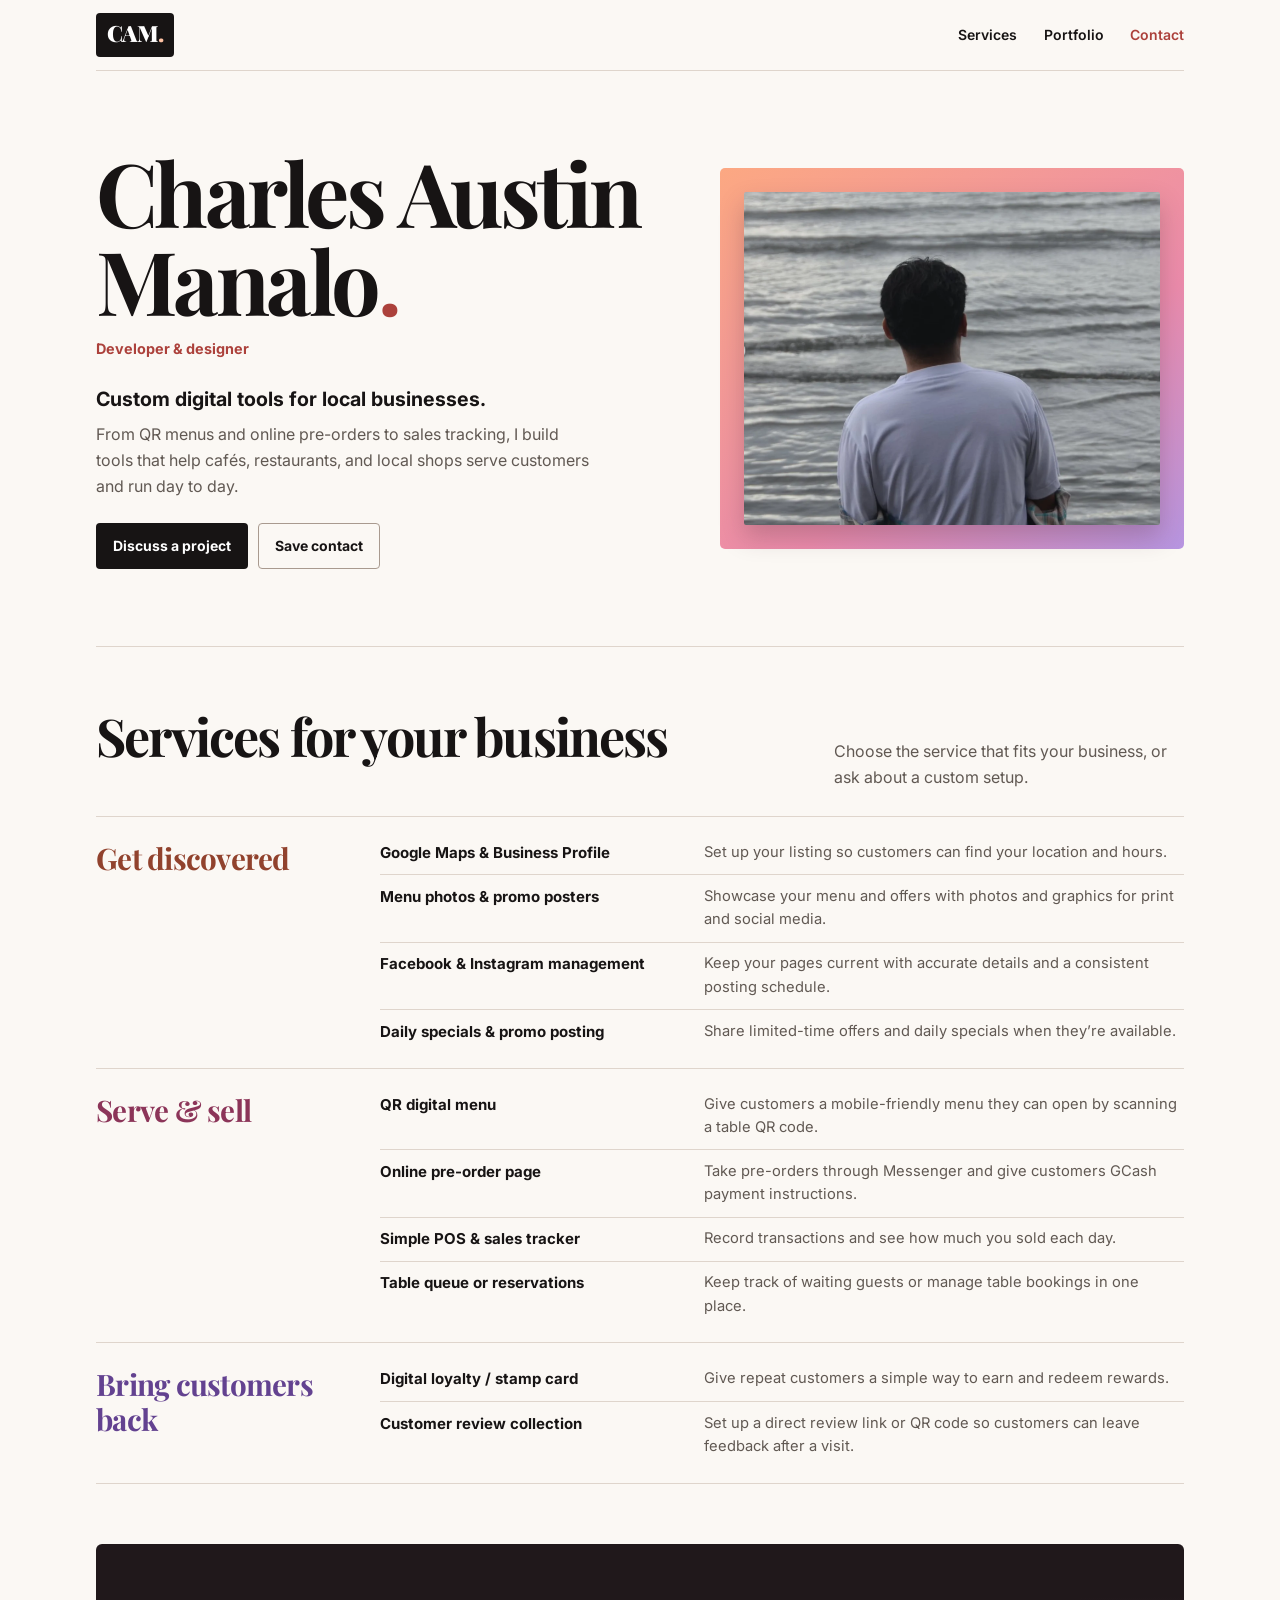
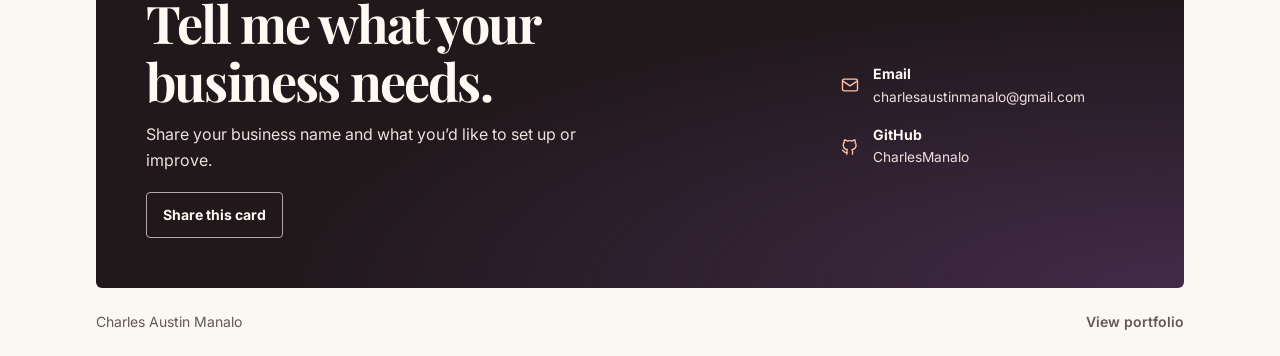
==== digital-card/index.html @ 055f0ad6 "Publish mobile digital business card" ====
<!doctype html>
<html lang="en">
<head>
  <meta charset="utf-8">
  <meta name="viewport" content="width=device-width, initial-scale=1">
  <meta name="theme-color" content="#fbf8f4">
  <meta name="description" content="Charles Austin Manalo builds custom digital menus, ordering pages, sales trackers, and other tools for cafés, restaurants, and local shops.">
  <title>Charles Austin Manalo | Digital Business Card</title>
  <link rel="preconnect" href="https://fonts.googleapis.com">
  <link rel="preconnect" href="https://fonts.gstatic.com" crossorigin>
  <link href="https://fonts.googleapis.com/css2?family=Inter:wght@400;500;600;700&family=Playfair+Display:ital,wght@0,700;0,900;1,700&display=swap" rel="stylesheet">
  <link rel="stylesheet" href="card.css">
  <script src="card.js" defer></script>
</head>
<body>
  <a class="skip" href="#main">Skip to content</a>
  <header class="masthead frame">
    <a class="wordmark" href="#main" aria-label="Charles Austin Manalo, home">CAM<span class="period">.</span></a>
    <nav aria-label="Card navigation">
      <a href="#services">Services</a>
      <a href="https://charlesmanalo.github.io/Portfolio/">Portfolio</a>
      <a class="nav-contact" href="#contact">Contact</a>
    </nav>
  </header>
  <main id="main" class="frame" tabindex="-1">
    <section class="hero" aria-labelledby="name">
      <div class="intro">
        <div class="identity">
          <h1 id="name">Charles Austin <span>Manalo<span class="period">.</span></span></h1>
          <p class="role">Developer &amp; designer</p>
        </div>
        <div class="intro-details">
          <p class="offer">Custom digital tools for local businesses.</p>
          <p class="lede">From QR menus and online pre-orders to sales tracking, I build tools that help cafés, restaurants, and local shops serve customers and run day to day.</p>
          <div class="actions">
            <a class="button primary" href="#contact">Discuss a project</a>
            <a class="button secondary" href="charles-austin-manalo.vcf" download>Save contact</a>
          </div>
        </div>
      </div>
      <div class="portrait-mat">
        <img src="portrait.png" width="759" height="747" alt="Charles Austin Manalo looking out over the water" fetchpriority="high">
      </div>
    </section>

    <section id="services" class="services" aria-labelledby="service-title">
      <div class="section-heading">
        <h2 id="service-title">Services for your business</h2>
        <p>Choose the service that fits your business, or ask about a custom setup.</p>
      </div>
      <div class="service-list">
        <article class="service-group discovery">
          <h3>Get discovered</h3>
          <dl>
            <div><dt>Google Maps &amp; Business Profile</dt><dd>Set up your listing so customers can find your location and hours.</dd></div>
            <div><dt>Menu photos &amp; promo posters</dt><dd>Showcase your menu and offers with photos and graphics for print and social media.</dd></div>
            <div><dt>Facebook &amp; Instagram management</dt><dd>Keep your pages current with accurate details and a consistent posting schedule.</dd></div>
            <div><dt>Daily specials &amp; promo posting</dt><dd>Share limited-time offers and daily specials when they’re available.</dd></div>
          </dl>
        </article>
        <article class="service-group operations">
          <h3>Serve &amp; sell</h3>
          <dl>
            <div><dt>QR digital menu</dt><dd>Give customers a mobile-friendly menu they can open by scanning a table QR code.</dd></div>
            <div><dt>Online pre-order page</dt><dd>Take pre-orders through Messenger and give customers GCash payment instructions.</dd></div>
            <div><dt>Simple POS &amp; sales tracker</dt><dd>Record transactions and see how much you sold each day.</dd></div>
            <div><dt>Table queue or reservations</dt><dd>Keep track of waiting guests or manage table bookings in one place.</dd></div>
          </dl>
        </article>
        <article class="service-group retention">
          <h3>Bring customers back</h3>
          <dl>
            <div><dt>Digital loyalty / stamp card</dt><dd>Give repeat customers a simple way to earn and redeem rewards.</dd></div>
            <div><dt>Customer review collection</dt><dd>Set up a direct review link or QR code so customers can leave feedback after a visit.</dd></div>
          </dl>
        </article>
      </div>
    </section>

    <section id="contact" class="contact" aria-labelledby="contact-title">
      <div>
        <h2 id="contact-title">Tell me what your business needs.</h2>
        <p>Share your business name and what you’d like to set up or improve.</p>
        <button class="button share contact-actions" id="share-card" type="button" aria-expanded="false" aria-controls="share-panel" hidden>Share this card</button>
      </div>
      <ul class="contact-links" aria-label="Contact and social links">
        <li>
          <a href="mailto:charlesaustinmanalo@gmail.com?subject=Business%20project%20inquiry">
            <svg viewBox="0 0 24 24" aria-hidden="true" focusable="false"><rect x="3" y="5" width="18" height="14" rx="2"/><path d="m3 7 9 6 9-6"/></svg>
            <span><strong>Email</strong><span>charlesaustinmanalo@gmail.com</span></span>
          </a>
        </li>
        <li>
          <a href="https://github.com/CharlesManalo">
            <svg viewBox="0 0 24 24" aria-hidden="true" focusable="false"><path d="M9 20c-4 1-4-2-6-3m12 5v-3.6c0-1-.3-1.6-.7-2 2.4-.3 5-1.2 5-5.5 0-1.2-.5-2.2-1.2-3 .1-.3.5-1.5-.2-3.1 0 0-1-.3-3.3 1.2a12 12 0 0 0-6 0C6.3 4.5 5.3 4.8 5.3 4.8c-.7 1.6-.3 2.8-.2 3.1a4.3 4.3 0 0 0-1.2 3c0 4.3 2.6 5.2 5 5.5-.4.4-.7 1-.7 2V22"/></svg>
            <span><strong>GitHub</strong><span>CharlesManalo</span></span>
          </a>
        </li>
      </ul>
      <div class="share-panel" id="share-panel" hidden>
        <label for="card-url">Card link</label>
        <div class="share-controls">
          <input id="card-url" type="url" readonly>
          <button class="button contact-email" id="copy-link" type="button">Copy link</button>
        </div>
        <p id="copy-status" role="status"></p>
      </div>
    </section>
  </main>
  <footer class="frame footer">
    <span>Charles Austin Manalo</span>
    <a href="https://charlesmanalo.github.io/Portfolio/">View portfolio</a>
  </footer>
</body>
</html>
---- digital-card/card.css ----
:root {
  color-scheme: light;
  --ink: #171414;
  --muted: #615953;
  --paper: #fbf8f4;
  --line: #dfd5cc;
  --accent: #ac413b;
  --peach: #ffc2a4;
  --focus: #7c3aed;
  --serif: "Playfair Display", Georgia, serif;
  --sans: Inter, system-ui, sans-serif;
}

*, *::before, *::after { box-sizing: border-box; }
html { scroll-behavior: smooth; }
body { margin: 0; background: var(--paper); color: var(--ink); font: 1rem/1.6 var(--sans); }
::selection { background: #f3c7db; color: var(--ink); }
[hidden] { display: none !important; }
a { color: inherit; text-underline-offset: .23em; }
button, input { font: inherit; }
button { cursor: pointer; }
:focus-visible { outline: 3px solid var(--focus); outline-offset: 4px; }

.frame { width: min(1088px, calc(100% - clamp(36px, 8vw, 96px))); margin-inline: auto; }

.skip {
  position: fixed;
  z-index: 2;
  inset: .5rem auto auto 1rem;
  padding: .6rem 1rem;
  background: white;
  transform: translateY(calc(-100% - 1rem));
}
.skip:focus { transform: translateY(0); }

.masthead {
  display: flex;
  flex-wrap: wrap;
  justify-content: space-between;
  align-items: center;
  gap: .25rem 1rem;
  padding-block: 13px;
  border-bottom: 1px solid var(--line);
}
.wordmark {
  display: inline-flex;
  align-items: center;
  min-height: 44px;
  padding: 0 11px 3px;
  border-radius: 4px;
  background: var(--ink);
  color: white;
  font: 900 1.4rem/1 var(--serif);
  letter-spacing: -.04em;
  text-decoration: none;
}
.period { color: var(--accent); }
.wordmark .period { color: var(--peach); }
nav { display: flex; flex-wrap: wrap; gap: 0 clamp(.65rem, 2.4vw, 1.65rem); }
nav a, .footer a {
  display: inline-flex;
  align-items: center;
  min-height: 44px;
  font-size: .875rem;
  font-weight: 600;
  text-decoration: none;
}
nav a:hover, .footer a:hover { text-decoration: underline; }
.nav-contact { color: var(--accent); }

h1, h2, h3, p { margin: 0; }
h1, h2, h3 { font-family: var(--serif); }
h1 {
  font-size: clamp(3.25rem, 7.1vw, 5.5rem);
  line-height: 1;
  letter-spacing: -.04em;
  text-wrap: balance;
}
h1 > span { display: block; }
h2 {
  font-size: clamp(2rem, 4.4vw, 3.25rem);
  line-height: 1.12;
  letter-spacing: -.035em;
  text-wrap: balance;
}
h3 {
  font-size: clamp(1.45rem, 2.5vw, 1.85rem);
  line-height: 1.18;
  letter-spacing: -.025em;
}

.hero {
  display: grid;
  grid-template-columns: minmax(0, 1.2fr) minmax(0, 1fr);
  align-items: center;
  gap: clamp(28px, 5.2vw, 72px);
  padding-block: clamp(40px, 6vw, 80px);
}
.role { margin-top: .8rem; color: var(--accent); font-size: .9rem; font-weight: 700; }
.offer { margin-top: 1.5rem; font-size: clamp(1.05rem, 2vw, 1.23rem); font-weight: 700; }
.lede { max-width: 50ch; margin-top: .45rem; color: var(--muted); }
.actions { display: flex; flex-wrap: wrap; gap: .625rem; margin-top: 1.5rem; }

.button {
  min-height: 46px;
  display: inline-flex;
  align-items: center;
  justify-content: center;
  padding: .6rem 1rem;
  border: 1px solid transparent;
  border-radius: 4px;
  font-size: .875rem;
  font-weight: 700;
  text-decoration: none;
  text-align: center;
  transition: background-color .16s, border-color .16s;
}
.primary { background: var(--ink); color: white; }
.primary:hover { background: #3d2929; }
.secondary { border-color: #a99a8f; background: transparent; }
.secondary:hover { background: #f2e9e1; }
.button:active { filter: brightness(.92); }

.portrait-mat {
  padding: clamp(12px, 2vw, 24px);
  border-radius: 5px;
  background: linear-gradient(145deg, #fca882, #eb8bab 62%, #b695e1);
}
.portrait-mat img {
  display: block;
  width: 100%;
  height: auto;
  aspect-ratio: 5 / 4;
  object-fit: cover;
  object-position: center 48%;
  border-radius: 2px;
  box-shadow: 0 12px 24px #442a3840;
}

.services, .contact { scroll-margin-top: 1rem; }
.services { padding-block: clamp(32px, 5vw, 60px); border-top: 1px solid var(--line); }
.section-heading {
  display: flex;
  flex-wrap: wrap;
  align-items: baseline;
  justify-content: space-between;
  gap: .75rem 2rem;
  margin-bottom: 1.6rem;
}
.section-heading > p { max-width: 35ch; color: var(--muted); }

.service-group {
  display: grid;
  grid-template-columns: minmax(150px, 1fr) minmax(0, 3.4fr);
  gap: .85rem clamp(18px, 3.8vw, 48px);
  padding-block: 1.5rem;
  border-top: 1px solid var(--line);
}
.service-group:last-child { border-bottom: 1px solid var(--line); }
.service-group h3 { color: var(--group-ink); }
.discovery { --group-ink: #91422d; }
.operations { --group-ink: #8c3559; }
.retention { --group-ink: #634290; }

.service-group dl { margin: 0; }
.service-group dl > div {
  display: grid;
  grid-template-columns: minmax(0, 1fr) minmax(0, 1.6fr);
  gap: .2rem 1.5rem;
  padding-block: .6rem;
  border-bottom: 1px solid var(--line);
}
.service-group dl > div:first-child { padding-top: 0; }
.service-group dl > div:last-child { padding-bottom: 0; border-bottom: 0; }
dt { font-size: .94rem; font-weight: 700; }
dd { margin: 0; color: var(--muted); font-size: .92rem; }

.contact {
  display: grid;
  grid-template-columns: minmax(0, 1fr) minmax(0, 19rem);
  align-items: center;
  gap: 1.25rem 2rem;
  padding: clamp(23px, 5vw, 50px);
  border-radius: 6px;
  background: radial-gradient(ellipse at bottom right, #422b49, transparent 60%), #20181b;
  color: #fff9f3;
  --focus: #f9c0ff;
}
.contact h2 { max-width: 21ch; }
.contact h2 + p { max-width: 48ch; margin-top: .75rem; color: #eee0dd; }
.contact-actions { margin-top: 1.15rem; }
.contact-links { display: grid; gap: .25rem; margin: 0; padding: 0; list-style: none; }
.contact-links a {
  display: flex;
  align-items: center;
  gap: .8rem;
  min-height: 48px;
  padding: .38rem .65rem;
  border-radius: 4px;
  text-decoration: none;
}
.contact-links a:hover { background: #ffffff1f; }
.contact-links a > span { min-width: 0; }
.contact-links strong, .contact-links strong + span { display: block; }
.contact-links strong { font-size: .88rem; }
.contact-links strong + span { color: #eee0dd; font-size: .86rem; overflow-wrap: anywhere; }
.contact-links svg {
  flex: 0 0 20px;
  width: 20px;
  height: 20px;
  fill: none;
  stroke: var(--peach);
  stroke-width: 1.65;
  stroke-linecap: round;
  stroke-linejoin: round;
}
.contact-email { background: var(--peach); color: #211715; }
.contact-email:hover { background: #ffdbc7; }
.share { border-color: #b8a4ac; background: transparent; color: inherit; }
.share:hover, .share[aria-expanded="true"] { background: #ffffff1f; }
.share-panel { grid-column: 1 / -1; max-width: 32rem; }
.share-panel label { display: block; margin-bottom: .35rem; font-weight: 600; }
.share-controls { display: flex; flex-wrap: wrap; gap: .625rem; }
.share-controls input {
  flex: 1 1 12rem;
  min-width: 0;
  min-height: 46px;
  padding: .5rem .75rem;
  border: 1px solid #b8a4ac;
  border-radius: 4px;
  background: #fff9f3;
  color: var(--ink);
}
#copy-status { margin-top: .4rem; color: #eee0dd; font-size: .88rem; }
#copy-status:empty { margin: 0; }

.footer {
  display: flex;
  flex-wrap: wrap;
  justify-content: space-between;
  align-items: center;
  gap: 0 1rem;
  padding-block: 12px;
  color: var(--muted);
  font-size: .875rem;
}

@media (max-width: 800px) {
  .hero { grid-template-columns: 1fr; }
  h1 { font-size: clamp(2.55rem, 10.8vw, 5.2rem); }
  .portrait-mat { width: min(100%, 34rem); }
  .contact { grid-template-columns: 1fr; }
}
@media (max-width: 600px) {
  .frame { width: calc(100% - 2rem); }
  .masthead { column-gap: .5rem; padding-block: .5rem; }
  nav { gap: 0 .125rem; }
  nav a { padding-inline: .45rem; }

  .hero {
    grid-template-areas: "identity portrait" "details details";
    grid-template-columns: minmax(0, 1fr) clamp(4.5rem, 24vw, 8rem);
    gap: 1.15rem .75rem;
    padding-block: 1.75rem 2rem;
  }
  .intro { display: contents; }
  .identity { grid-area: identity; min-width: 0; }
  .intro-details { grid-area: details; min-width: 0; }
  h1 { font-size: clamp(1.9rem, 7.8vw, 3.2rem); overflow-wrap: anywhere; }
  .role { margin-top: .45rem; }
  .portrait-mat { grid-area: portrait; width: 100%; padding: .25rem; }
  .portrait-mat img { aspect-ratio: 1; box-shadow: none; }
  .offer { margin-top: 0; }
  .actions {
    display: grid;
    grid-template-columns: repeat(auto-fit, minmax(min(100%, 8.25rem), 1fr));
    gap: .5rem;
    margin-top: 1.1rem;
  }
  .button { min-height: 48px; padding-inline: .55rem; overflow-wrap: anywhere; }

  .section-heading { margin-bottom: 1.15rem; }
  .service-group, .service-group dl > div { grid-template-columns: minmax(0, 1fr); }
  .service-group { gap: .85rem; padding-block: 1.15rem; }
  .service-group dl > div { padding-block: .75rem; }
  dt, dd { font-size: 1rem; }
  .contact { padding: 1rem; }
  .contact-links { gap: 0; }
  .contact-links li + li { border-top: 1px solid #ffffff35; }
  .contact-links a { min-height: 54px; padding-inline: .4rem; }
  .contact-links strong + span { font-size: .9375rem; }
  .share-controls { display: grid; grid-template-columns: minmax(0, 1fr); }
  .share-controls input { width: 100%; font-size: 1rem; }
}
@media (prefers-reduced-motion: reduce) {
  html { scroll-behavior: auto; }
  .button { transition: none; }
}
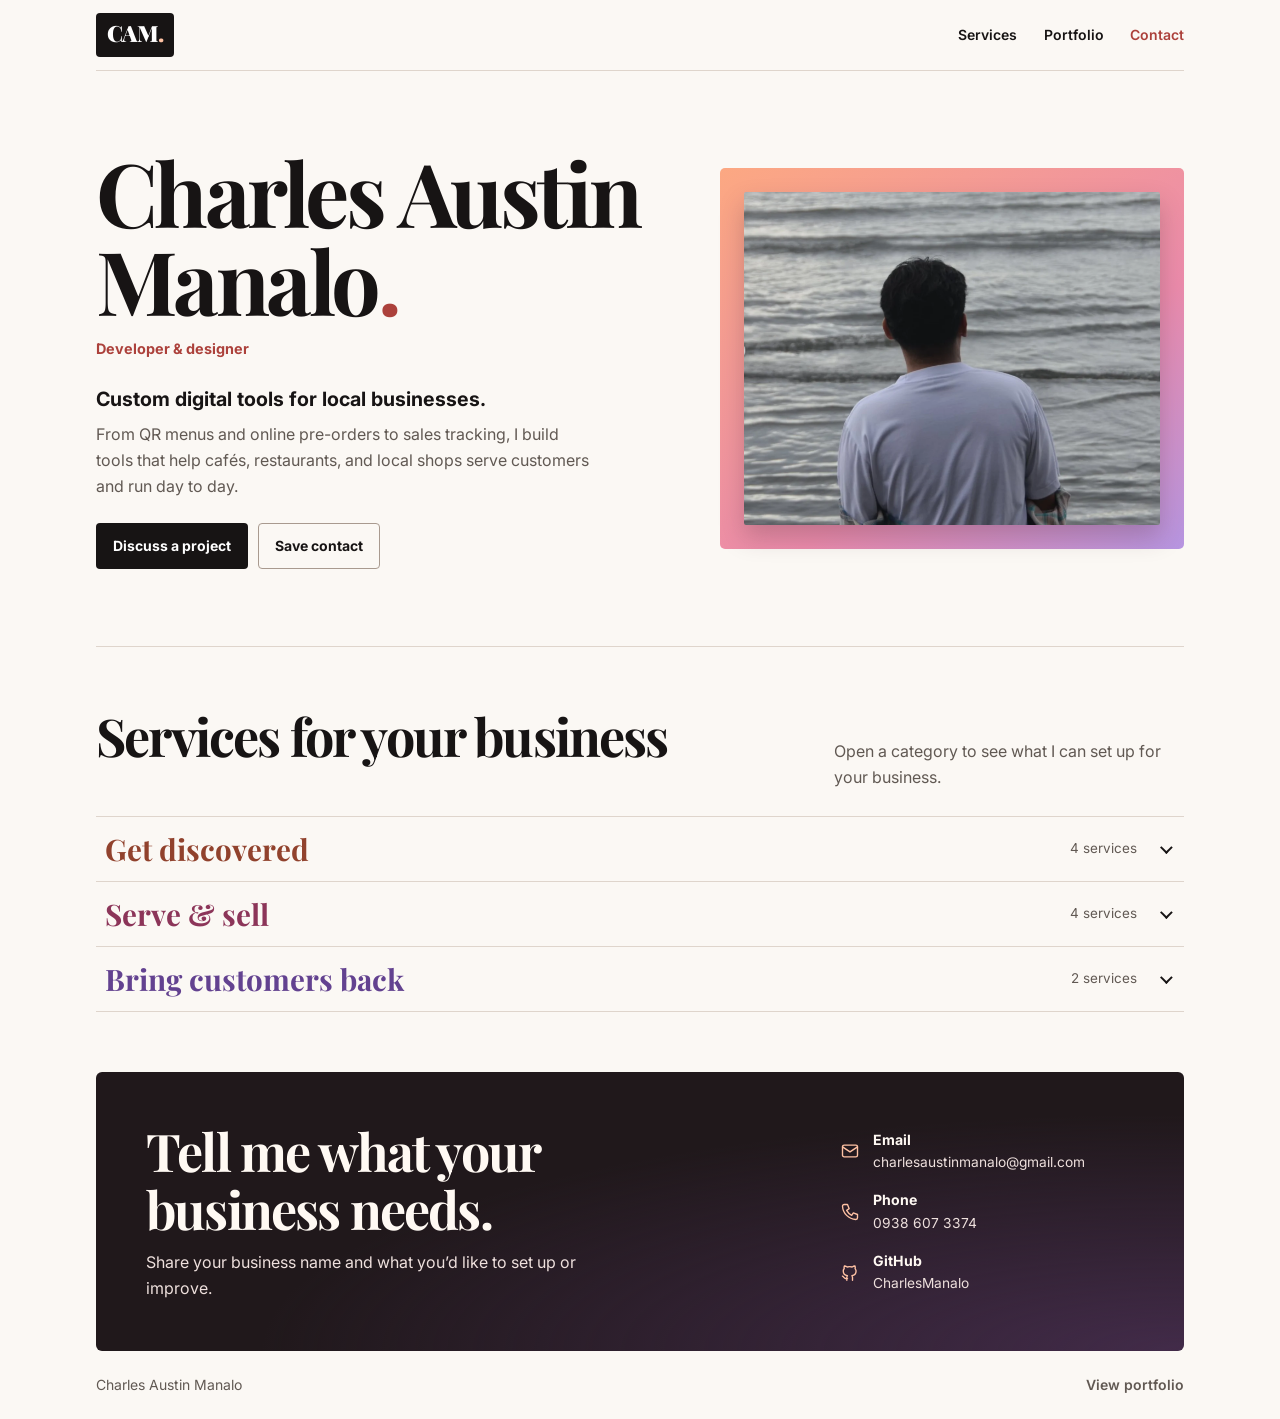
==== commit 4b79214a: "Simplify business card services and contact" ====
--- a/digital-card/index.html
+++ b/digital-card/index.html
@@ -10,7 +10,6 @@
   <link rel="preconnect" href="https://fonts.gstatic.com" crossorigin>
   <link href="https://fonts.googleapis.com/css2?family=Inter:wght@400;500;600;700&family=Playfair+Display:ital,wght@0,700;0,900;1,700&display=swap" rel="stylesheet">
   <link rel="stylesheet" href="card.css">
-  <script src="card.js" defer></script>
 </head>
 <body>
   <a class="skip" href="#main">Skip to content</a>
@@ -46,34 +45,43 @@
     <section id="services" class="services" aria-labelledby="service-title">
       <div class="section-heading">
         <h2 id="service-title">Services for your business</h2>
-        <p>Choose the service that fits your business, or ask about a custom setup.</p>
+        <p>Open a category to see what I can set up for your business.</p>
       </div>
       <div class="service-list">
-        <article class="service-group discovery">
-          <h3>Get discovered</h3>
+        <details class="service-group discovery" name="services">
+          <summary>
+            <span class="service-heading">Get discovered</span>
+            <span class="service-count">4 services</span>
+          </summary>
           <dl>
             <div><dt>Google Maps &amp; Business Profile</dt><dd>Set up your listing so customers can find your location and hours.</dd></div>
             <div><dt>Menu photos &amp; promo posters</dt><dd>Showcase your menu and offers with photos and graphics for print and social media.</dd></div>
             <div><dt>Facebook &amp; Instagram management</dt><dd>Keep your pages current with accurate details and a consistent posting schedule.</dd></div>
             <div><dt>Daily specials &amp; promo posting</dt><dd>Share limited-time offers and daily specials when they’re available.</dd></div>
           </dl>
-        </article>
-        <article class="service-group operations">
-          <h3>Serve &amp; sell</h3>
+        </details>
+        <details class="service-group operations" name="services">
+          <summary>
+            <span class="service-heading">Serve &amp; sell</span>
+            <span class="service-count">4 services</span>
+          </summary>
           <dl>
             <div><dt>QR digital menu</dt><dd>Give customers a mobile-friendly menu they can open by scanning a table QR code.</dd></div>
             <div><dt>Online pre-order page</dt><dd>Take pre-orders through Messenger and give customers GCash payment instructions.</dd></div>
             <div><dt>Simple POS &amp; sales tracker</dt><dd>Record transactions and see how much you sold each day.</dd></div>
             <div><dt>Table queue or reservations</dt><dd>Keep track of waiting guests or manage table bookings in one place.</dd></div>
           </dl>
-        </article>
-        <article class="service-group retention">
-          <h3>Bring customers back</h3>
+        </details>
+        <details class="service-group retention" name="services">
+          <summary>
+            <span class="service-heading">Bring customers back</span>
+            <span class="service-count">2 services</span>
+          </summary>
           <dl>
             <div><dt>Digital loyalty / stamp card</dt><dd>Give repeat customers a simple way to earn and redeem rewards.</dd></div>
             <div><dt>Customer review collection</dt><dd>Set up a direct review link or QR code so customers can leave feedback after a visit.</dd></div>
           </dl>
-        </article>
+        </details>
       </div>
     </section>
 
@@ -81,7 +89,6 @@
       <div>
         <h2 id="contact-title">Tell me what your business needs.</h2>
         <p>Share your business name and what you’d like to set up or improve.</p>
-        <button class="button share contact-actions" id="share-card" type="button" aria-expanded="false" aria-controls="share-panel" hidden>Share this card</button>
       </div>
       <ul class="contact-links" aria-label="Contact and social links">
         <li>
@@ -91,20 +98,18 @@
           </a>
         </li>
         <li>
+          <a href="tel:+639386073374">
+            <svg viewBox="0 0 24 24" aria-hidden="true" focusable="false"><path d="M5 3h4l2 5-3 2a14 14 0 0 0 6 6l2-3 5 2v4a2 2 0 0 1-2 2A17 17 0 0 1 3 5a2 2 0 0 1 2-2Z"/></svg>
+            <span><strong>Phone</strong><span>0938 607 3374</span></span>
+          </a>
+        </li>
+        <li>
           <a href="https://github.com/CharlesManalo">
             <svg viewBox="0 0 24 24" aria-hidden="true" focusable="false"><path d="M9 20c-4 1-4-2-6-3m12 5v-3.6c0-1-.3-1.6-.7-2 2.4-.3 5-1.2 5-5.5 0-1.2-.5-2.2-1.2-3 .1-.3.5-1.5-.2-3.1 0 0-1-.3-3.3 1.2a12 12 0 0 0-6 0C6.3 4.5 5.3 4.8 5.3 4.8c-.7 1.6-.3 2.8-.2 3.1a4.3 4.3 0 0 0-1.2 3c0 4.3 2.6 5.2 5 5.5-.4.4-.7 1-.7 2V22"/></svg>
             <span><strong>GitHub</strong><span>CharlesManalo</span></span>
           </a>
         </li>
       </ul>
-      <div class="share-panel" id="share-panel" hidden>
-        <label for="card-url">Card link</label>
-        <div class="share-controls">
-          <input id="card-url" type="url" readonly>
-          <button class="button contact-email" id="copy-link" type="button">Copy link</button>
-        </div>
-        <p id="copy-status" role="status"></p>
-      </div>
     </section>
   </main>
   <footer class="frame footer">
--- a/digital-card/card.css
+++ b/digital-card/card.css
@@ -1,298 +1,286 @@
-:root {
-  color-scheme: light;
-  --ink: #171414;
-  --muted: #615953;
-  --paper: #fbf8f4;
-  --line: #dfd5cc;
-  --accent: #ac413b;
-  --peach: #ffc2a4;
-  --focus: #7c3aed;
-  --serif: "Playfair Display", Georgia, serif;
-  --sans: Inter, system-ui, sans-serif;
-}
-
-*, *::before, *::after { box-sizing: border-box; }
-html { scroll-behavior: smooth; }
-body { margin: 0; background: var(--paper); color: var(--ink); font: 1rem/1.6 var(--sans); }
-::selection { background: #f3c7db; color: var(--ink); }
-[hidden] { display: none !important; }
-a { color: inherit; text-underline-offset: .23em; }
-button, input { font: inherit; }
-button { cursor: pointer; }
-:focus-visible { outline: 3px solid var(--focus); outline-offset: 4px; }
-
-.frame { width: min(1088px, calc(100% - clamp(36px, 8vw, 96px))); margin-inline: auto; }
-
-.skip {
-  position: fixed;
-  z-index: 2;
-  inset: .5rem auto auto 1rem;
-  padding: .6rem 1rem;
-  background: white;
-  transform: translateY(calc(-100% - 1rem));
-}
-.skip:focus { transform: translateY(0); }
-
-.masthead {
-  display: flex;
-  flex-wrap: wrap;
-  justify-content: space-between;
-  align-items: center;
-  gap: .25rem 1rem;
-  padding-block: 13px;
-  border-bottom: 1px solid var(--line);
-}
-.wordmark {
-  display: inline-flex;
-  align-items: center;
-  min-height: 44px;
-  padding: 0 11px 3px;
-  border-radius: 4px;
-  background: var(--ink);
-  color: white;
-  font: 900 1.4rem/1 var(--serif);
-  letter-spacing: -.04em;
-  text-decoration: none;
-}
-.period { color: var(--accent); }
-.wordmark .period { color: var(--peach); }
-nav { display: flex; flex-wrap: wrap; gap: 0 clamp(.65rem, 2.4vw, 1.65rem); }
-nav a, .footer a {
-  display: inline-flex;
-  align-items: center;
-  min-height: 44px;
-  font-size: .875rem;
-  font-weight: 600;
-  text-decoration: none;
-}
-nav a:hover, .footer a:hover { text-decoration: underline; }
-.nav-contact { color: var(--accent); }
-
-h1, h2, h3, p { margin: 0; }
-h1, h2, h3 { font-family: var(--serif); }
-h1 {
-  font-size: clamp(3.25rem, 7.1vw, 5.5rem);
-  line-height: 1;
-  letter-spacing: -.04em;
-  text-wrap: balance;
-}
-h1 > span { display: block; }
-h2 {
-  font-size: clamp(2rem, 4.4vw, 3.25rem);
-  line-height: 1.12;
-  letter-spacing: -.035em;
-  text-wrap: balance;
-}
-h3 {
-  font-size: clamp(1.45rem, 2.5vw, 1.85rem);
-  line-height: 1.18;
-  letter-spacing: -.025em;
-}
-
-.hero {
-  display: grid;
-  grid-template-columns: minmax(0, 1.2fr) minmax(0, 1fr);
-  align-items: center;
-  gap: clamp(28px, 5.2vw, 72px);
-  padding-block: clamp(40px, 6vw, 80px);
-}
-.role { margin-top: .8rem; color: var(--accent); font-size: .9rem; font-weight: 700; }
-.offer { margin-top: 1.5rem; font-size: clamp(1.05rem, 2vw, 1.23rem); font-weight: 700; }
-.lede { max-width: 50ch; margin-top: .45rem; color: var(--muted); }
-.actions { display: flex; flex-wrap: wrap; gap: .625rem; margin-top: 1.5rem; }
-
-.button {
-  min-height: 46px;
-  display: inline-flex;
-  align-items: center;
-  justify-content: center;
-  padding: .6rem 1rem;
-  border: 1px solid transparent;
-  border-radius: 4px;
-  font-size: .875rem;
-  font-weight: 700;
-  text-decoration: none;
-  text-align: center;
-  transition: background-color .16s, border-color .16s;
-}
-.primary { background: var(--ink); color: white; }
-.primary:hover { background: #3d2929; }
-.secondary { border-color: #a99a8f; background: transparent; }
-.secondary:hover { background: #f2e9e1; }
-.button:active { filter: brightness(.92); }
-
-.portrait-mat {
-  padding: clamp(12px, 2vw, 24px);
-  border-radius: 5px;
-  background: linear-gradient(145deg, #fca882, #eb8bab 62%, #b695e1);
-}
-.portrait-mat img {
-  display: block;
-  width: 100%;
-  height: auto;
-  aspect-ratio: 5 / 4;
-  object-fit: cover;
-  object-position: center 48%;
-  border-radius: 2px;
-  box-shadow: 0 12px 24px #442a3840;
-}
-
-.services, .contact { scroll-margin-top: 1rem; }
-.services { padding-block: clamp(32px, 5vw, 60px); border-top: 1px solid var(--line); }
-.section-heading {
-  display: flex;
-  flex-wrap: wrap;
-  align-items: baseline;
-  justify-content: space-between;
-  gap: .75rem 2rem;
-  margin-bottom: 1.6rem;
-}
-.section-heading > p { max-width: 35ch; color: var(--muted); }
-
-.service-group {
-  display: grid;
-  grid-template-columns: minmax(150px, 1fr) minmax(0, 3.4fr);
-  gap: .85rem clamp(18px, 3.8vw, 48px);
-  padding-block: 1.5rem;
-  border-top: 1px solid var(--line);
-}
-.service-group:last-child { border-bottom: 1px solid var(--line); }
-.service-group h3 { color: var(--group-ink); }
-.discovery { --group-ink: #91422d; }
-.operations { --group-ink: #8c3559; }
-.retention { --group-ink: #634290; }
-
-.service-group dl { margin: 0; }
-.service-group dl > div {
-  display: grid;
-  grid-template-columns: minmax(0, 1fr) minmax(0, 1.6fr);
-  gap: .2rem 1.5rem;
-  padding-block: .6rem;
-  border-bottom: 1px solid var(--line);
-}
-.service-group dl > div:first-child { padding-top: 0; }
-.service-group dl > div:last-child { padding-bottom: 0; border-bottom: 0; }
-dt { font-size: .94rem; font-weight: 700; }
-dd { margin: 0; color: var(--muted); font-size: .92rem; }
-
-.contact {
-  display: grid;
-  grid-template-columns: minmax(0, 1fr) minmax(0, 19rem);
-  align-items: center;
-  gap: 1.25rem 2rem;
-  padding: clamp(23px, 5vw, 50px);
-  border-radius: 6px;
-  background: radial-gradient(ellipse at bottom right, #422b49, transparent 60%), #20181b;
-  color: #fff9f3;
-  --focus: #f9c0ff;
-}
-.contact h2 { max-width: 21ch; }
-.contact h2 + p { max-width: 48ch; margin-top: .75rem; color: #eee0dd; }
-.contact-actions { margin-top: 1.15rem; }
-.contact-links { display: grid; gap: .25rem; margin: 0; padding: 0; list-style: none; }
-.contact-links a {
-  display: flex;
-  align-items: center;
-  gap: .8rem;
-  min-height: 48px;
-  padding: .38rem .65rem;
-  border-radius: 4px;
-  text-decoration: none;
-}
-.contact-links a:hover { background: #ffffff1f; }
-.contact-links a > span { min-width: 0; }
-.contact-links strong, .contact-links strong + span { display: block; }
-.contact-links strong { font-size: .88rem; }
-.contact-links strong + span { color: #eee0dd; font-size: .86rem; overflow-wrap: anywhere; }
-.contact-links svg {
-  flex: 0 0 20px;
-  width: 20px;
-  height: 20px;
-  fill: none;
-  stroke: var(--peach);
-  stroke-width: 1.65;
-  stroke-linecap: round;
-  stroke-linejoin: round;
-}
-.contact-email { background: var(--peach); color: #211715; }
-.contact-email:hover { background: #ffdbc7; }
-.share { border-color: #b8a4ac; background: transparent; color: inherit; }
-.share:hover, .share[aria-expanded="true"] { background: #ffffff1f; }
-.share-panel { grid-column: 1 / -1; max-width: 32rem; }
-.share-panel label { display: block; margin-bottom: .35rem; font-weight: 600; }
-.share-controls { display: flex; flex-wrap: wrap; gap: .625rem; }
-.share-controls input {
-  flex: 1 1 12rem;
-  min-width: 0;
-  min-height: 46px;
-  padding: .5rem .75rem;
-  border: 1px solid #b8a4ac;
-  border-radius: 4px;
-  background: #fff9f3;
-  color: var(--ink);
-}
-#copy-status { margin-top: .4rem; color: #eee0dd; font-size: .88rem; }
-#copy-status:empty { margin: 0; }
-
-.footer {
-  display: flex;
-  flex-wrap: wrap;
-  justify-content: space-between;
-  align-items: center;
-  gap: 0 1rem;
-  padding-block: 12px;
-  color: var(--muted);
-  font-size: .875rem;
-}
-
-@media (max-width: 800px) {
-  .hero { grid-template-columns: 1fr; }
-  h1 { font-size: clamp(2.55rem, 10.8vw, 5.2rem); }
-  .portrait-mat { width: min(100%, 34rem); }
-  .contact { grid-template-columns: 1fr; }
-}
-@media (max-width: 600px) {
-  .frame { width: calc(100% - 2rem); }
-  .masthead { column-gap: .5rem; padding-block: .5rem; }
-  nav { gap: 0 .125rem; }
-  nav a { padding-inline: .45rem; }
-
-  .hero {
-    grid-template-areas: "identity portrait" "details details";
-    grid-template-columns: minmax(0, 1fr) clamp(4.5rem, 24vw, 8rem);
-    gap: 1.15rem .75rem;
-    padding-block: 1.75rem 2rem;
-  }
-  .intro { display: contents; }
-  .identity { grid-area: identity; min-width: 0; }
-  .intro-details { grid-area: details; min-width: 0; }
-  h1 { font-size: clamp(1.9rem, 7.8vw, 3.2rem); overflow-wrap: anywhere; }
-  .role { margin-top: .45rem; }
-  .portrait-mat { grid-area: portrait; width: 100%; padding: .25rem; }
-  .portrait-mat img { aspect-ratio: 1; box-shadow: none; }
-  .offer { margin-top: 0; }
-  .actions {
-    display: grid;
-    grid-template-columns: repeat(auto-fit, minmax(min(100%, 8.25rem), 1fr));
-    gap: .5rem;
-    margin-top: 1.1rem;
-  }
-  .button { min-height: 48px; padding-inline: .55rem; overflow-wrap: anywhere; }
-
-  .section-heading { margin-bottom: 1.15rem; }
-  .service-group, .service-group dl > div { grid-template-columns: minmax(0, 1fr); }
-  .service-group { gap: .85rem; padding-block: 1.15rem; }
-  .service-group dl > div { padding-block: .75rem; }
-  dt, dd { font-size: 1rem; }
-  .contact { padding: 1rem; }
-  .contact-links { gap: 0; }
-  .contact-links li + li { border-top: 1px solid #ffffff35; }
-  .contact-links a { min-height: 54px; padding-inline: .4rem; }
-  .contact-links strong + span { font-size: .9375rem; }
-  .share-controls { display: grid; grid-template-columns: minmax(0, 1fr); }
-  .share-controls input { width: 100%; font-size: 1rem; }
-}
-@media (prefers-reduced-motion: reduce) {
-  html { scroll-behavior: auto; }
-  .button { transition: none; }
-}
+:root {
+  color-scheme: light;
+  --ink: #171414;
+  --muted: #615953;
+  --paper: #fbf8f4;
+  --line: #dfd5cc;
+  --accent: #ac413b;
+  --peach: #ffc2a4;
+  --focus: #7c3aed;
+  --serif: "Playfair Display", Georgia, serif;
+  --sans: Inter, system-ui, sans-serif;
+}
+
+*, *::before, *::after { box-sizing: border-box; }
+html { scroll-behavior: smooth; }
+body { margin: 0; background: var(--paper); color: var(--ink); font: 1rem/1.6 var(--sans); }
+::selection { background: #f3c7db; color: var(--ink); }
+[hidden] { display: none !important; }
+a { color: inherit; text-underline-offset: .23em; }
+button, input { font: inherit; }
+button { cursor: pointer; }
+:focus-visible { outline: 3px solid var(--focus); outline-offset: 4px; }
+
+.frame { width: min(1088px, calc(100% - clamp(36px, 8vw, 96px))); margin-inline: auto; }
+
+.skip {
+  position: fixed;
+  z-index: 2;
+  inset: .5rem auto auto 1rem;
+  padding: .6rem 1rem;
+  background: white;
+  transform: translateY(calc(-100% - 1rem));
+}
+.skip:focus { transform: translateY(0); }
+
+.masthead {
+  display: flex;
+  flex-wrap: wrap;
+  justify-content: space-between;
+  align-items: center;
+  gap: .25rem 1rem;
+  padding-block: 13px;
+  border-bottom: 1px solid var(--line);
+}
+.wordmark {
+  display: inline-flex;
+  align-items: center;
+  min-height: 44px;
+  padding: 0 11px 3px;
+  border-radius: 4px;
+  background: var(--ink);
+  color: white;
+  font: 900 1.4rem/1 var(--serif);
+  letter-spacing: -.04em;
+  text-decoration: none;
+}
+.period { color: var(--accent); }
+.wordmark .period { color: var(--peach); }
+nav { display: flex; flex-wrap: wrap; gap: 0 clamp(.65rem, 2.4vw, 1.65rem); }
+nav a, .footer a {
+  display: inline-flex;
+  align-items: center;
+  min-height: 44px;
+  font-size: .875rem;
+  font-weight: 600;
+  text-decoration: none;
+}
+nav a:hover, .footer a:hover { text-decoration: underline; }
+.nav-contact { color: var(--accent); }
+
+h1, h2, p { margin: 0; }
+h1, h2 { font-family: var(--serif); }
+h1 {
+  font-size: clamp(3.25rem, 7.1vw, 5.5rem);
+  line-height: 1;
+  letter-spacing: -.04em;
+  text-wrap: balance;
+}
+h1 > span { display: block; }
+h2 {
+  font-size: clamp(2rem, 4.4vw, 3.25rem);
+  line-height: 1.12;
+  letter-spacing: -.035em;
+  text-wrap: balance;
+}
+
+.hero {
+  display: grid;
+  grid-template-columns: minmax(0, 1.2fr) minmax(0, 1fr);
+  align-items: center;
+  gap: clamp(28px, 5.2vw, 72px);
+  padding-block: clamp(40px, 6vw, 80px);
+}
+.role { margin-top: .8rem; color: var(--accent); font-size: .9rem; font-weight: 700; }
+.offer { margin-top: 1.5rem; font-size: clamp(1.05rem, 2vw, 1.23rem); font-weight: 700; }
+.lede { max-width: 50ch; margin-top: .45rem; color: var(--muted); }
+.actions { display: flex; flex-wrap: wrap; gap: .625rem; margin-top: 1.5rem; }
+
+.button {
+  min-height: 46px;
+  display: inline-flex;
+  align-items: center;
+  justify-content: center;
+  padding: .6rem 1rem;
+  border: 1px solid transparent;
+  border-radius: 4px;
+  font-size: .875rem;
+  font-weight: 700;
+  text-decoration: none;
+  text-align: center;
+  transition: background-color .16s, border-color .16s;
+}
+.primary { background: var(--ink); color: white; }
+.primary:hover { background: #3d2929; }
+.secondary { border-color: #a99a8f; background: transparent; }
+.secondary:hover { background: #f2e9e1; }
+.button:active { filter: brightness(.92); }
+
+.portrait-mat {
+  padding: clamp(12px, 2vw, 24px);
+  border-radius: 5px;
+  background: linear-gradient(145deg, #fca882, #eb8bab 62%, #b695e1);
+}
+.portrait-mat img {
+  display: block;
+  width: 100%;
+  height: auto;
+  aspect-ratio: 5 / 4;
+  object-fit: cover;
+  object-position: center 48%;
+  border-radius: 2px;
+  box-shadow: 0 12px 24px #442a3840;
+}
+
+.services, .contact { scroll-margin-top: 1rem; }
+.services { padding-block: clamp(32px, 5vw, 60px); border-top: 1px solid var(--line); }
+.section-heading {
+  display: flex;
+  flex-wrap: wrap;
+  align-items: baseline;
+  justify-content: space-between;
+  gap: .75rem 2rem;
+  margin-bottom: 1.6rem;
+}
+.section-heading > p { max-width: 35ch; color: var(--muted); }
+
+.service-group { border-top: 1px solid var(--line); }
+.service-group:last-child { border-bottom: 1px solid var(--line); }
+.service-group summary {
+  display: grid;
+  grid-template-columns: minmax(0, 1fr) auto auto;
+  align-items: center;
+  gap: .65rem clamp(.65rem, 3vw, 1.6rem);
+  min-height: 64px;
+  padding: .85rem .55rem;
+  cursor: pointer;
+  list-style: none;
+}
+.service-group summary::-webkit-details-marker { display: none; }
+.service-group summary:hover, .service-group[open] summary { background: #f5eee8; }
+.service-heading { color: var(--group-ink); font: 700 clamp(1.24rem, 2.5vw, 1.85rem)/1.2 var(--serif); }
+.service-count { color: var(--muted); font-size: .84rem; white-space: nowrap; }
+.service-group summary::after {
+  content: "";
+  width: .55rem;
+  height: .55rem;
+  margin: 0 .25rem .2rem 0;
+  border: solid currentColor;
+  border-width: 0 2px 2px 0;
+  transform: rotate(45deg);
+}
+.service-group[open] summary::after { transform: rotate(225deg); margin-block: .2rem 0; }
+.discovery { --group-ink: #91422d; }
+.operations { --group-ink: #8c3559; }
+.retention { --group-ink: #634290; }
+
+.service-group dl { margin: 0; padding: 1rem .55rem 1.25rem; }
+.service-group dl > div {
+  display: grid;
+  grid-template-columns: minmax(0, 1fr) minmax(0, 1.6fr);
+  gap: .2rem 1.5rem;
+  padding-block: .6rem;
+  border-bottom: 1px solid var(--line);
+}
+.service-group dl > div:first-child { padding-top: 0; }
+.service-group dl > div:last-child { padding-bottom: 0; border-bottom: 0; }
+dt { font-size: .94rem; font-weight: 700; }
+dd { margin: 0; color: var(--muted); font-size: .92rem; }
+
+.contact {
+  display: grid;
+  grid-template-columns: minmax(0, 1fr) minmax(0, 19rem);
+  align-items: center;
+  gap: 1.25rem 2rem;
+  padding: clamp(23px, 5vw, 50px);
+  border-radius: 6px;
+  background: radial-gradient(ellipse at bottom right, #422b49, transparent 60%), #20181b;
+  color: #fff9f3;
+  --focus: #f9c0ff;
+}
+.contact h2 { max-width: 21ch; }
+.contact h2 + p { max-width: 48ch; margin-top: .75rem; color: #eee0dd; }
+.contact-links { display: grid; gap: .25rem; margin: 0; padding: 0; list-style: none; }
+.contact-links a {
+  display: flex;
+  align-items: center;
+  gap: .8rem;
+  min-height: 48px;
+  padding: .38rem .65rem;
+  border-radius: 4px;
+  text-decoration: none;
+}
+.contact-links a:hover { background: #ffffff1f; }
+.contact-links a > span { min-width: 0; }
+.contact-links strong, .contact-links strong + span { display: block; }
+.contact-links strong { font-size: .88rem; }
+.contact-links strong + span { color: #eee0dd; font-size: .86rem; overflow-wrap: anywhere; }
+.contact-links svg {
+  flex: 0 0 20px;
+  width: 20px;
+  height: 20px;
+  fill: none;
+  stroke: var(--peach);
+  stroke-width: 1.65;
+  stroke-linecap: round;
+  stroke-linejoin: round;
+}
+.footer {
+  display: flex;
+  flex-wrap: wrap;
+  justify-content: space-between;
+  align-items: center;
+  gap: 0 1rem;
+  padding-block: 12px;
+  color: var(--muted);
+  font-size: .875rem;
+}
+
+@media (max-width: 800px) {
+  .hero { grid-template-columns: 1fr; }
+  h1 { font-size: clamp(2.55rem, 10.8vw, 5.2rem); }
+  .portrait-mat { width: min(100%, 34rem); }
+  .contact { grid-template-columns: 1fr; }
+}
+@media (max-width: 600px) {
+  .frame { width: calc(100% - 2rem); }
+  .masthead { column-gap: .5rem; padding-block: .5rem; }
+  nav { gap: 0 .125rem; }
+  nav a { padding-inline: .45rem; }
+
+  .hero {
+    grid-template-areas: "identity portrait" "details details";
+    grid-template-columns: minmax(0, 1fr) clamp(4.5rem, 24vw, 8rem);
+    gap: 1.15rem .75rem;
+    padding-block: 1.75rem 2rem;
+  }
+  .intro { display: contents; }
+  .identity { grid-area: identity; min-width: 0; }
+  .intro-details { grid-area: details; min-width: 0; }
+  h1 { font-size: clamp(1.9rem, 7.8vw, 3.2rem); overflow-wrap: anywhere; }
+  .role { margin-top: .45rem; }
+  .portrait-mat { grid-area: portrait; width: 100%; padding: .25rem; }
+  .portrait-mat img { aspect-ratio: 1; box-shadow: none; }
+  .offer { margin-top: 0; }
+  .actions {
+    display: grid;
+    grid-template-columns: repeat(auto-fit, minmax(min(100%, 8.25rem), 1fr));
+    gap: .5rem;
+    margin-top: 1.1rem;
+  }
+  .button { min-height: 48px; padding-inline: .55rem; overflow-wrap: anywhere; }
+
+  .section-heading { margin-bottom: 1.15rem; }
+  .service-group dl > div { grid-template-columns: minmax(0, 1fr); }
+  .service-group dl > div { padding-block: .75rem; }
+  dt, dd { font-size: 1rem; }
+  .contact { padding: 1rem; }
+  .contact-links { gap: 0; }
+  .contact-links li + li { border-top: 1px solid #ffffff35; }
+  .contact-links a { min-height: 54px; padding-inline: .4rem; }
+  .contact-links strong + span { font-size: .9375rem; }
+}
+@media (prefers-reduced-motion: reduce) {
+  html { scroll-behavior: auto; }
+  .button { transition: none; }
+}
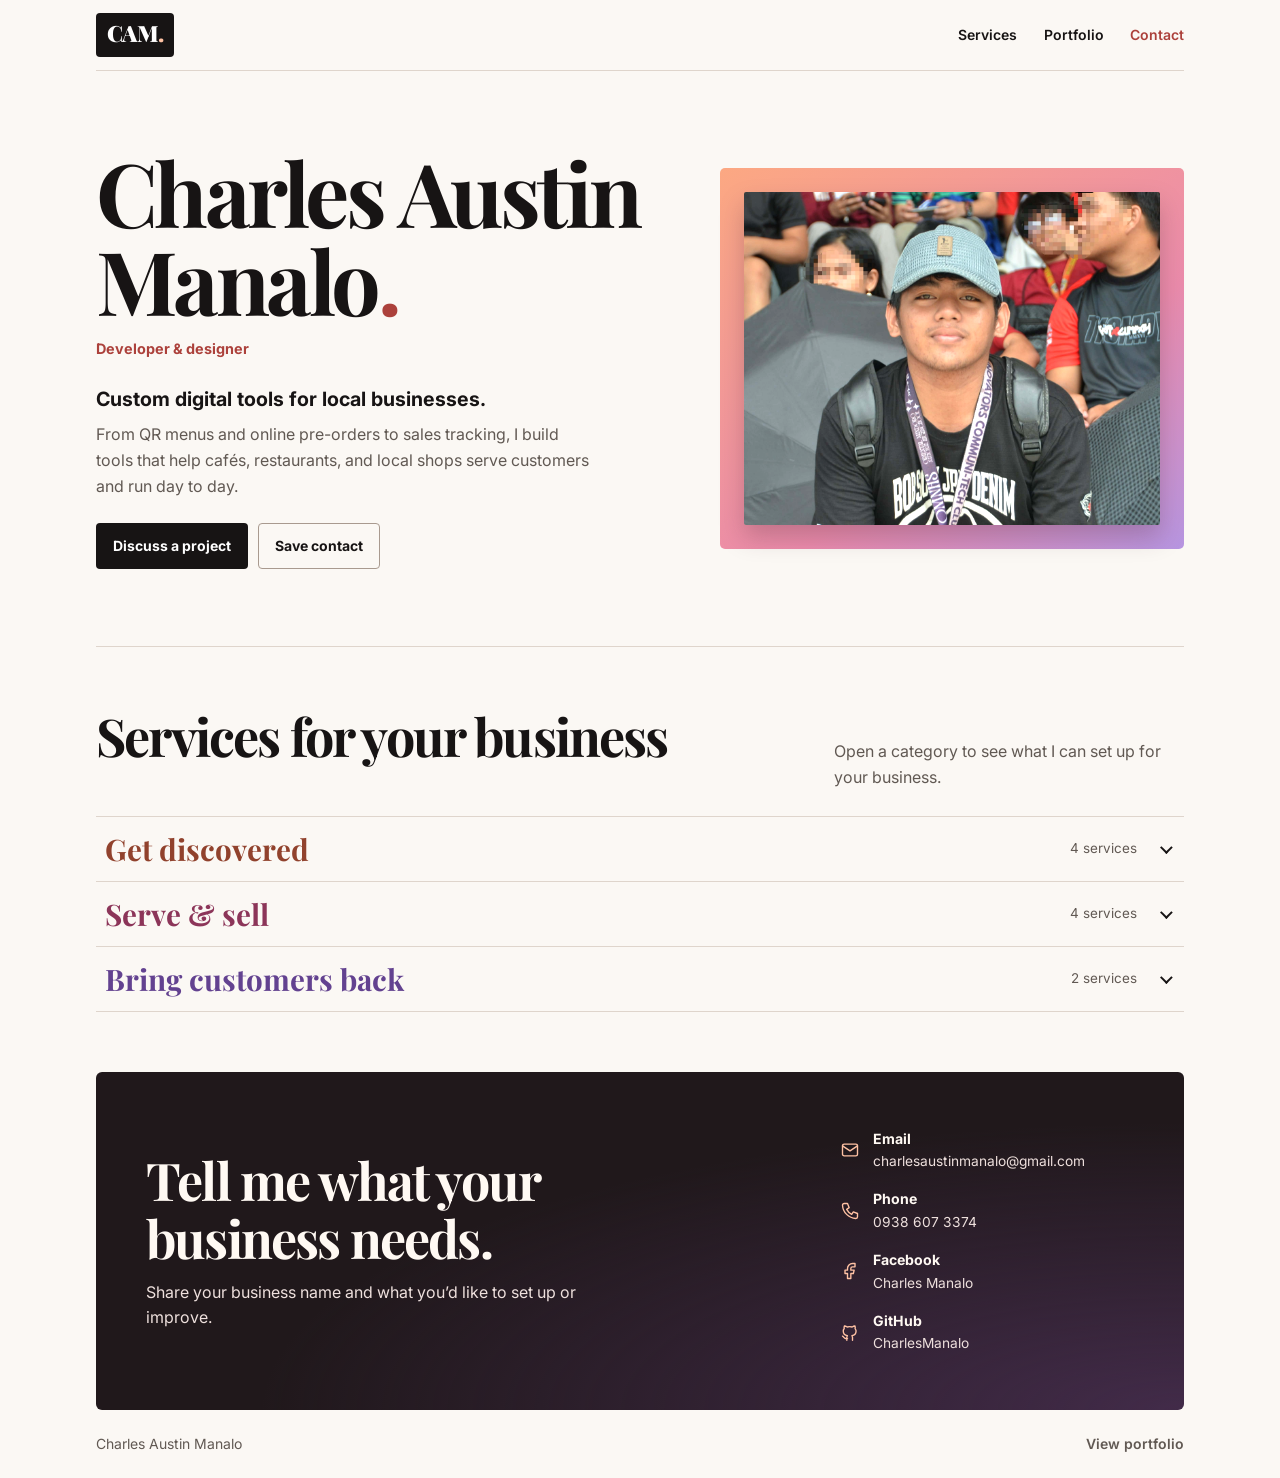
==== commit fc325d8e: "Restore Facebook and polish digital card" ====
--- a/digital-card/index.html
+++ b/digital-card/index.html
@@ -9,7 +9,7 @@
   <link rel="preconnect" href="https://fonts.googleapis.com">
   <link rel="preconnect" href="https://fonts.gstatic.com" crossorigin>
   <link href="https://fonts.googleapis.com/css2?family=Inter:wght@400;500;600;700&family=Playfair+Display:ital,wght@0,700;0,900;1,700&display=swap" rel="stylesheet">
-  <link rel="stylesheet" href="card.css">
+  <link rel="stylesheet" href="card.css?v=3">
 </head>
 <body>
   <a class="skip" href="#main">Skip to content</a>
@@ -38,7 +38,7 @@
         </div>
       </div>
       <div class="portrait-mat">
-        <img src="portrait.png" width="759" height="747" alt="Charles Austin Manalo looking out over the water" fetchpriority="high">
+        <img src="../portrait.png" width="759" height="747" alt="Charles Austin Manalo looking out over the water" fetchpriority="high">
       </div>
     </section>
 
@@ -104,6 +104,12 @@
           </a>
         </li>
         <li>
+          <a href="https://www.facebook.com/charles.manalo.562">
+            <svg viewBox="0 0 24 24" aria-hidden="true" focusable="false"><path d="M15 3h3v4h-3c-1 0-2 1-2 2v2h4l-1 4h-3v6H9v-6H6v-4h3V9a6 6 0 0 1 6-6Z"/></svg>
+            <span><strong>Facebook</strong><span>Charles Manalo</span></span>
+          </a>
+        </li>
+        <li>
           <a href="https://github.com/CharlesManalo">
             <svg viewBox="0 0 24 24" aria-hidden="true" focusable="false"><path d="M9 20c-4 1-4-2-6-3m12 5v-3.6c0-1-.3-1.6-.7-2 2.4-.3 5-1.2 5-5.5 0-1.2-.5-2.2-1.2-3 .1-.3.5-1.5-.2-3.1 0 0-1-.3-3.3 1.2a12 12 0 0 0-6 0C6.3 4.5 5.3 4.8 5.3 4.8c-.7 1.6-.3 2.8-.2 3.1a4.3 4.3 0 0 0-1.2 3c0 4.3 2.6 5.2 5 5.5-.4.4-.7 1-.7 2V22"/></svg>
             <span><strong>GitHub</strong><span>CharlesManalo</span></span>
--- a/digital-card/card.css
+++ b/digital-card/card.css
@@ -127,7 +127,8 @@
   height: auto;
   aspect-ratio: 5 / 4;
   object-fit: cover;
-  object-position: center 48%;
+  object-position: top center;
+  filter: contrast(1.1) brightness(1.05);
   border-radius: 2px;
   box-shadow: 0 12px 24px #442a3840;
 }
@@ -155,6 +156,7 @@
   padding: .85rem .55rem;
   cursor: pointer;
   list-style: none;
+  transition: background-color .2s ease;
 }
 .service-group summary::-webkit-details-marker { display: none; }
 .service-group summary:hover, .service-group[open] summary { background: #f5eee8; }
@@ -168,6 +170,7 @@
   border: solid currentColor;
   border-width: 0 2px 2px 0;
   transform: rotate(45deg);
+  transition: transform .24s ease;
 }
 .service-group[open] summary::after { transform: rotate(225deg); margin-block: .2rem 0; }
 .discovery { --group-ink: #91422d; }
@@ -284,3 +287,23 @@
   html { scroll-behavior: auto; }
   .button { transition: none; }
 }
+
+@media (prefers-reduced-motion: no-preference) {
+  .service-group[open] dl { animation: service-reveal .23s ease-out both; }
+  @keyframes service-reveal {
+    from { opacity: 0; transform: translateY(-4px); }
+    to { opacity: 1; transform: translateY(0); }
+  }
+  @supports selector(details::details-content) and (interpolate-size: allow-keywords) {
+    .service-group { interpolate-size: allow-keywords; }
+    .service-group::details-content {
+      block-size: 0;
+      overflow: clip;
+      transition: block-size .26s ease, content-visibility .26s allow-discrete;
+    }
+    .service-group[open]::details-content { block-size: auto; }
+  }
+}
+@media (prefers-reduced-motion: reduce) {
+  .service-group summary, .service-group summary::after { transition: none; }
+}
